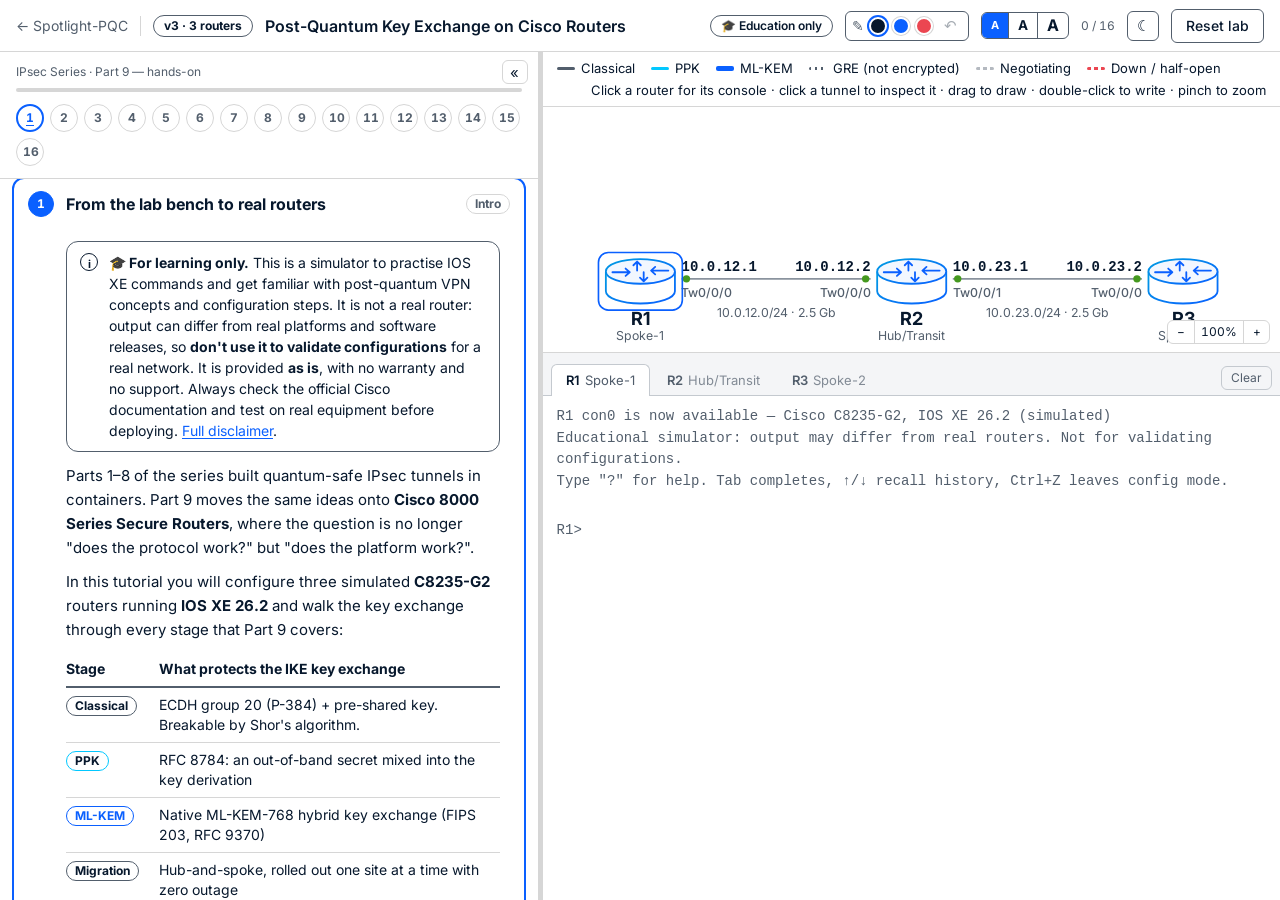
==== tutorials/v3-three-router/index.html @ 725ae81d "Whiteboard: double-click empty space on the topology to write a note A text box opens where you doub" ====
<!doctype html>
<html lang="en">
<head>
  <meta charset="utf-8">
  <script>try { if (localStorage.getItem('spq-theme') === 'dark') document.documentElement.dataset.theme = 'dark'; } catch (e) { }</script>
  <meta name="viewport" content="width=device-width, initial-scale=1">
  <title>Post-Quantum Key Exchange — 3-Router Lab</title>
  <meta name="description" content="Hands-on simulation of IPsec Series Part 9: classical, PPK and ML-KEM-768 IKEv2 on three Cisco IOS XE routers, ending with a phased hub-and-spoke migration.">
  <link rel="preconnect" href="https://fonts.googleapis.com">
  <link rel="preconnect" href="https://fonts.gstatic.com" crossorigin>
  <link rel="stylesheet" href="https://fonts.googleapis.com/css2?family=Inter:wght@400;500;600;700&display=swap">
  <link rel="stylesheet" href="css/style.css?v=20261019g">
</head>
<body>
  <header class="lab-nav">
    <a class="nav-home" href="../../index.html">&larr; Spotlight-PQC</a>
    <span class="nav-sep"></span>
    <span class="badge">v3 · 3 routers</span>
    <h1 class="nav-title">Post-Quantum Key Exchange on Cisco Routers</h1>
    <span class="nav-spacer"></span>
    <a class="edu-badge" href="https://github.com/ioeacademy/spotlight-pqc/blob/main/DISCLAIMER.md" target="_blank" rel="noopener" title="Educational simulator: output may differ from real routers. Not for validating configurations. Provided as is, without support.">🎓 Education only</a>
    <span class="fs-group" role="group" aria-label="Text size">
      <button class="fs-btn" data-fs="s" aria-pressed="true" title="Normal text">A</button><button class="fs-btn" data-fs="m" aria-pressed="false" title="Larger text">A</button><button class="fs-btn" data-fs="l" aria-pressed="false" title="Largest text">A</button>
    </span>
    <span class="nav-progress" id="nav-progress" aria-live="polite">0 / 16</span>
    <button class="theme-btn" id="theme-btn" type="button" aria-label="Switch to dark mode" title="Switch to dark mode">☾</button>
    <button class="btn ghost" id="btn-reset" title="Reset all routers and progress">Reset lab</button>
  </header>

  <main class="split">
    <section class="tutorial" id="tutorial" aria-label="Tutorial steps">
      <div class="tut-head">
        <div class="tut-kicker">IPsec Series · Part 9 — hands-on</div>
        <div class="progress"><div class="progress-fill" id="progress-fill"></div></div>
      </div>
      <ol class="steps" id="steps"></ol>
    </section>

    <div class="divider" id="divider" role="separator" aria-orientation="vertical" tabindex="0" title="Drag to resize"></div>

    <section class="labpane" aria-label="Lab">
      <div class="topo-wrap" id="topo-wrap">
        <div class="topo-toolbar">
          <span class="legend"><i class="sw classic"></i>Classical</span>
          <span class="legend"><i class="sw ppk"></i>PPK</span>
          <span class="legend"><i class="sw pqc"></i>ML-KEM</span>
          <span class="legend"><i class="sw gre"></i>GRE (not encrypted)</span>
          <span class="legend"><i class="sw neg"></i>Negotiating</span>
          <span class="legend"><i class="sw fail"></i>Down / half-open</span>
          <span class="topo-hint">Click a router for its console · click a tunnel to inspect it</span>
        </div>
        <svg id="topo" viewBox="60 -4 840 298" preserveAspectRatio="xMidYMid meet" role="img" aria-label="Topology: R1, R2 and R3 in a row"></svg>
      </div>
      <div class="hresizer" id="hresizer" role="separator" aria-orientation="horizontal" title="Drag to resize"></div>
      <div class="console">
        <div class="tabs" role="tablist" id="tabs"></div>
        <div class="terms" id="terms"></div>
      </div>
    </section>
  </main>

  <div class="modal-bg" id="modal-bg" hidden>
    <div class="modal" role="dialog" aria-modal="true" aria-labelledby="modal-title">
      <div class="modal-head">
        <h2 id="modal-title">Handshake inspector</h2>
        <button class="btn ghost icon" id="modal-close" aria-label="Close">✕</button>
      </div>
      <div class="modal-body" id="modal-body"></div>
    </div>
  </div>

  <script src="js/ios-pqc-engine.js?v=20261017a"></script>
  <script src="js/lab-topology.js?v=20261006a"></script>
  <script src="js/tutorial-steps.js?v=20261015q"></script>
  <script src="js/app.js?v=20261019g"></script>
  <script>
    (function () {   // light by default; dark only when chosen
      const b = document.getElementById('theme-btn'), r = document.documentElement;
      const sync = () => { const d = r.dataset.theme === 'dark'; b.textContent = d ? '☀' : '☾'; b.title = b.ariaLabel = d ? 'Switch to light mode' : 'Switch to dark mode'; };
      b.addEventListener('click', () => { const d = r.dataset.theme !== 'dark'; if (d) r.dataset.theme = 'dark'; else delete r.dataset.theme; try { localStorage.setItem('spq-theme', d ? 'dark' : 'light'); } catch (e) { } sync(); });
      sync();
    })();
  </script>
</body>
</html>
---- tutorials/v3-three-router/css/style.css ----
/* Spotlight PQC labs — Cisco U. Spotlight design system (light by default; Midnight dark on request)
   Tokens: https://claude.ai/artifact/XhKRuURB9MHVGDyDS125Li  ·  Inter, Midnight Blue ink, outlined containers,
   blues for meaning, no fills / shadows / side stripes. The app aliases (--bg, --panel, --accent, --pqc…) map onto them. */
:root { --fs: 1;
  /* design-system tokens */
  --surface: #ffffff; --ink: #07182d; --ink-muted: #525e6c; --accent-text: #0a60ff; --highlight: #02c8ff;
  --line: #525e6c; --line-subtle: #d6d6d6; --action: #0a60ff; --on-action: #ffffff; --focus-ring: #0a60ff;
  --success: #45991f; --danger: #eb4651; --tint: #f4f5f7;
  --radius-container: 12px; --radius-control: 6px; --radius-pill: 999px;
  --space-1: 4px; --space-2: 8px; --space-3: 12px; --space-4: 16px; --space-5: 24px; --space-6: 32px;
  --font-sans: Inter, "Helvetica Neue", Arial, sans-serif;
  --font-mono: ui-monospace, "SF Mono", "Cascadia Mono", Menlo, Consolas, "Liberation Mono", monospace;

  /* app aliases */
  --bg: var(--surface); --panel: var(--surface); --panel-2: var(--tint); --border: var(--line-subtle);
  --text: var(--ink); --muted: var(--ink-muted); --accent: var(--action); --accent-hover: #0848c4; --accent-soft: rgba(10, 96, 255, .08);
  --warn: var(--ink-muted); --success-soft: transparent; --warn-soft: transparent; --danger-soft: transparent; --info-soft: transparent;
  --cisco-primary: var(--ink-muted); --cisco-brand-blue: var(--action);
  /* tunnel meaning: told apart by lightness and by the label, not hue alone */
  --classic: #525e6c; --ppk: #02c8ff; --pqc: #0a60ff; --neg: #b4b9c0; --fail: var(--danger); --gre: #525e6c;
  --router: var(--ink); --router-top: #f2f7ff; --router-arrow: #0a60ff; --link: #8a939e;
  /* device console — light: ink on white, every colour ≥ 5:1 */
  --term-bg: #ffffff; --term-chrome: #f4f5f7; --term-text: #07182d; --term-strong: #07182d; --term-muted: #525e6c;
  --term-log: #0848c4; --term-debug: #46525f; --term-err: #b3121f; --term-ts: #6b6b6b;
  --term-border: #c4c9cf; --term-caret: #0a60ff; --term-tab: #ffffff;
}
:root[data-theme="dark"] {
  --surface: #07182d; --ink: #ffffff; --ink-muted: #b4b9c0; --accent-text: #02c8ff; --line: #b4b9c0; --line-subtle: #2c3d55;
  --action: #02c8ff; --on-action: #07182d; --focus-ring: #02c8ff; --tint: #0c2140; --accent-hover: #63dbff; --accent-soft: rgba(2, 200, 255, .10);
  --classic: #b4b9c0; --ppk: #0a60ff; --pqc: #02c8ff; --neg: #525e6c; --link: #6d7a8b;
  --term-bg: #030e1c; --term-chrome: #0a1d36; --term-text: #e8edf3; --term-strong: #ffffff; --term-muted: #a3adb8;
  --term-log: #8fdcff; --term-debug: #b4b9c0; --term-err: #ff8a91; --term-ts: #8c96a3;
  --term-border: rgba(255,255,255,.2); --term-caret: #02c8ff; --term-tab: #030e1c;
  --router-top: #0c2140; --router-arrow: #02c8ff;
}

*, *::before, *::after { box-sizing: border-box; }
html, body { height: 100%; margin: 0; }
body { font-family: var(--font-sans); color: var(--text); background: var(--bg); display: flex; flex-direction: column; overflow: hidden; font-size: 15px; line-height: 1.5; -webkit-font-smoothing: antialiased; }
a { color: var(--accent-text); text-underline-offset: 2px; }
:focus-visible { outline: 2px solid var(--focus-ring); outline-offset: 2px; }
code, kbd { font-family: var(--font-mono); font-size: .86em; border: 1px solid var(--line-subtle); border-radius: 4px; padding: 0 4px; overflow-wrap: anywhere; -webkit-box-decoration-break: clone; box-decoration-break: clone; }
kbd { border-bottom-width: 2px; }

/* ── nav ── */
.lab-nav { height: 52px; flex-shrink: 0; display: flex; align-items: center; gap: var(--space-3); padding: 0 var(--space-4); background: var(--surface); border-bottom: 1px solid var(--line-subtle); }
.nav-home { font-size: 14px; text-decoration: none; white-space: nowrap; color: var(--ink-muted); }
.nav-home:hover { color: var(--accent-text); }
.nav-sep { width: 1px; height: 20px; background: var(--line-subtle); }
.badge { font-size: 12px; line-height: 16px; font-weight: 700; color: var(--ink); border: 1px solid var(--line); padding: 2px 10px; border-radius: var(--radius-pill); white-space: nowrap; }
.nav-title { font-size: 16px; line-height: 24px; font-weight: 600; margin: 0; white-space: nowrap; overflow: hidden; text-overflow: ellipsis; min-width: 0; flex: 1 1 auto; }
.nav-spacer { flex: 0 0 0; }
@media (max-width: 1180px) { .edu-badge { display: none; } }
.nav-spacer { flex: 1; }
.nav-progress { font-size: 12px; color: var(--muted); font-variant-numeric: tabular-nums; white-space: nowrap; }
.btn { font: inherit; font-size: 14px; line-height: 20px; font-weight: 600; white-space: nowrap; border-radius: var(--radius-control); padding: 6px 14px; cursor: pointer; border: 1px solid var(--action); background: var(--action); color: var(--on-action); }
.btn:hover { background: var(--accent-hover); border-color: var(--accent-hover); }
.btn:disabled { opacity: .55; cursor: default; }
.btn.ghost { background: transparent; color: var(--ink); border-color: var(--line); font-weight: 500; }
.btn.ghost:hover { border-color: var(--action); color: var(--accent-text); }
.btn.success { background: transparent; border-color: var(--action); color: var(--accent-text); }
.btn.success:hover { background: var(--accent-soft); }
.btn.icon { padding: 3px 9px; }

/* ── layout ── */
.split { flex: 1; display: flex; min-height: 0; }
.tutorial { width: 42%; min-width: 320px; max-width: 70%; display: flex; flex-direction: column; background: var(--surface); min-height: 0; }
.divider { width: 5px; cursor: col-resize; background: var(--line-subtle); flex-shrink: 0; }
.divider:hover, .divider.drag, .divider:focus-visible { background: var(--action); outline: none; }
.labpane { flex: 1; display: flex; flex-direction: column; min-width: 0; min-height: 0; background: var(--term-bg); }

/* ── tutorial: header, step navigator ── */
.tut-head { padding: var(--space-3) var(--space-4) var(--space-3); border-bottom: 1px solid var(--line-subtle); }
/* collapse toggle, and the collapsed pane: a column of step numbers (double-click = Show Me) */
.tut-head { position: relative; }
.tut-collapse { position: absolute; top: 8px; right: 10px; font: inherit; font-size: 15px; line-height: 1; width: 26px; height: 24px; border-radius: var(--radius-control); border: 1px solid var(--line-subtle); background: var(--surface); color: var(--ink); cursor: pointer; }
.tut-collapse:hover, .tut-collapse:focus-visible { border-color: var(--action); color: var(--accent-text); outline: none; }
.tutorial.collapsed { width: 60px !important; min-width: 60px; }
.tutorial.collapsed .tut-kicker, .tutorial.collapsed .progress, .tutorial.collapsed #steps { display: none; }
.tutorial.collapsed .tut-head { padding: 40px 0 var(--space-3); border-bottom: 0; flex: 1; overflow-y: auto; }
.tutorial.collapsed .tut-collapse { left: 50%; right: auto; transform: translateX(-50%); }
.tutorial.collapsed .step-nav { flex-direction: column; flex-wrap: nowrap; align-items: center; gap: 10px; margin: 0; }
.tutorial.collapsed + .divider { display: none; }
.step-nav button.running { border: 2px solid var(--action); animation: step-busy 1s ease-in-out infinite; }
@keyframes step-busy { 50% { border-color: transparent; } }
@media (prefers-reduced-motion: reduce) { .step-nav button.running { animation: none; } }
.tut-kicker { font-size: 12px; line-height: 16px; color: var(--muted); margin-bottom: var(--space-2); }
.progress { height: 4px; border-radius: var(--radius-pill); background: var(--line-subtle); overflow: hidden; }
.progress-fill { height: 100%; width: 0; background: var(--action); transition: width .4s; }
.step-nav { display: flex; flex-wrap: wrap; gap: 6px; list-style: none; margin: var(--space-3) 0 0; padding: 0; }
.step-nav button { font: inherit; font-size: 12px; font-weight: 700; width: 28px; height: 28px; border-radius: 50%; border: 1px solid var(--line-subtle); background: var(--surface); color: var(--muted); cursor: pointer; font-variant-numeric: tabular-nums; position: relative; }
.step-nav button:hover { border-color: var(--action); color: var(--accent-text); }
.step-nav button[data-status="active"] { border: 2px solid var(--action); color: var(--accent-text); }
.step-nav button[data-status="done"] { border-color: var(--success); color: var(--ink); }
.step-nav button[data-status="done"]::after { content: '✓'; position: absolute; right: -4px; top: -5px; font-size: 10px; line-height: 14px; width: 14px; height: 14px; border-radius: 50%; background: var(--surface); color: var(--success); border: 1px solid var(--success); }
.step-nav button[aria-current="true"] { box-shadow: none; text-decoration: underline; text-underline-offset: 3px; }

/* ── steps ── */
.steps { list-style: none; margin: 0; padding: var(--space-3) var(--space-3) 48px; overflow-y: auto; flex: 1; }
.step { border: 1px solid var(--line-subtle); border-radius: var(--radius-container); margin-bottom: var(--space-2); background: var(--surface); overflow: hidden; scroll-margin-top: 8px; }
.step[data-status="active"] { border: 2px solid var(--action); }
.step-head { display: flex; align-items: center; gap: var(--space-3); padding: 12px 14px; cursor: pointer; user-select: none; background: none; border: 0; width: 100%; text-align: left; font: inherit; color: inherit; }
.step-num { width: 26px; height: 26px; border-radius: 50%; display: grid; place-items: center; font-size: 12px; font-weight: 700; border: 1px solid var(--line); flex-shrink: 0; font-variant-numeric: tabular-nums; }
.step[data-status="active"] .step-num { background: var(--action); color: var(--on-action); border-color: var(--action); }
.step[data-status="done"] .step-num { border-color: var(--success); color: var(--success); }
.step[data-status="done"] .step-num::before { content: '✓'; }
.step[data-status="done"] .step-num span { display: none; }
.step-title { font-weight: 700; flex: 1; font-size: 16px; line-height: 24px; }
.step[data-status="locked"] .step-title { color: var(--muted); font-weight: 600; }
.tag { font-size: 12px; line-height: 16px; font-weight: 700; padding: 1px 8px; border-radius: var(--radius-pill); border: 1px solid var(--line-subtle); color: var(--muted); white-space: nowrap; }
.tag.base, .tag.verify { border-color: var(--line); color: var(--ink); }
.tag.ppk { border-color: var(--ppk); color: var(--ink); }
.tag.pqc { border-color: var(--pqc); color: var(--accent-text); }
.tag.hub { border-color: var(--line); color: var(--ink); }
.step-body { display: none; padding: 0 var(--space-5) var(--space-4) 52px; font-size: 15px; line-height: 24px; }
.step.open .step-body { display: block; }
.step-body p { margin: 10px 0; }
.step-body ul, .step-body ol { margin: 8px 0; padding-left: 20px; } .step-body li { margin: 4px 0; }
.step-body h4 { margin: 18px 0 6px; font-size: 16px; line-height: 24px; font-weight: 700; }
.step-body .src { font-size: 13px; line-height: 20px; color: var(--muted); }

/* goal: the one highlighted box of a step, shown first */
.goal { margin: 4px 0 14px; padding: 10px 14px; border-radius: var(--radius-container); border: 2px solid var(--action); font-size: 15px; line-height: 22px; font-weight: 500; }
.goal-label { display: block; font-size: 12px; line-height: 16px; font-weight: 700; color: var(--accent-text); margin-bottom: 2px; }

/* tables */
.t { border-collapse: collapse; width: 100%; margin: 10px 0; font-size: 14px; line-height: 20px; }
.t th, .t td { border-bottom: 1px solid var(--line-subtle); padding: 7px 10px 7px 0; text-align: left; vertical-align: top; }
.t th { font-weight: 700; border-bottom: 2px solid var(--line); }
.t td + td, .t th + th { padding-left: 10px; }
.t.mono td { font-family: var(--font-mono); font-size: 13px; }
.t td:first-child code { overflow-wrap: normal; word-break: normal; }
.t td:first-child { max-width: 45%; }
.step-body { overflow-wrap: anywhere; }
.pill { display: inline-block; font-size: 12px; line-height: 16px; font-weight: 700; padding: 1px 8px; border-radius: var(--radius-pill); border: 1.5px solid; color: var(--ink); white-space: nowrap; }
.pill.classic { border-color: var(--classic); } .pill.ppk { border-color: var(--ppk); } .pill.pqc { border-color: var(--pqc); color: var(--accent-text); } .pill.hub { border-color: var(--line); }

/* "what each line does" tables fold away */
details.why { margin: 10px 0; border: 1px solid var(--line-subtle); border-radius: var(--radius-container); padding: 0 14px; }
details.why > summary { cursor: pointer; padding: 9px 0; font-size: 14px; font-weight: 600; color: var(--accent-text); list-style: none; }
details.why > summary::-webkit-details-marker { display: none; }
details.why > summary::before { content: '+'; display: inline-block; width: 16px; font-weight: 700; }
details.why[open] > summary::before { content: '−'; }
details.why .t { margin-top: 0; }

/* config snippets (to type) and output (to expect) */
.cfg { margin: 10px 0; border: 1px solid var(--line); border-radius: var(--radius-container); overflow: hidden; position: relative; background: var(--surface); }
.cfg-head { display: flex; gap: var(--space-2); align-items: center; padding: 6px 12px; border-bottom: 1px solid var(--line-subtle); font-size: 12px; line-height: 16px; color: var(--muted); }
.dev-chip { font-weight: 700; font-size: 12px; line-height: 16px; padding: 0 7px; border-radius: 4px; color: var(--ink); border: 1.5px solid var(--pqc); }
.dev-chip.dev-r2 { border-color: var(--line); } .dev-chip.dev-r3 { border-color: var(--ppk); }
.cfg pre, pre.out { margin: 0; padding: 10px 12px; font-family: var(--font-mono); font-size: 13px; line-height: 20px; color: var(--ink); overflow-x: auto; white-space: pre; background: transparent; }
pre.out { border: 1px dashed var(--line); border-radius: var(--radius-container); margin: 10px 0; color: var(--ink-muted); }
pre.out::before { content: 'Expected output'; display: block; font-family: var(--font-sans); font-size: 12px; line-height: 16px; font-weight: 700; color: var(--muted); margin-bottom: 4px; }

/* callouts: outlined, labelled, icon first */
.callout { position: relative; border-radius: var(--radius-container); padding: 10px 14px 10px 42px; margin: 12px 0; font-size: 14px; line-height: 21px; border: 1px solid var(--line-subtle); }
.callout::before { position: absolute; left: 13px; top: 11px; width: 18px; height: 18px; border-radius: 50%; display: grid; place-items: center; font-size: 11px; font-weight: 700; border: 1.5px solid; }
.callout.info::before { content: 'i'; color: var(--accent-text); }
.callout.tip::before { content: '✓'; color: var(--success); }
.callout.warn::before { content: '!'; color: var(--danger); }
.callout.edu { border-color: var(--line); }
.callout.edu::before { content: 'i'; color: var(--ink); }
.callout b:first-child { font-weight: 700; }

/* hints, actions, finish */
.step-actions { display: flex; gap: var(--space-2); align-items: center; flex-wrap: wrap; margin-top: var(--space-4); }
.step-hint { display: none; margin-top: 12px; padding: 10px 14px 10px 42px; position: relative; border-radius: var(--radius-container); border: 1px solid var(--action); font-size: 14px; line-height: 21px; }
.step-hint::before { content: 'Hint'; position: absolute; left: 12px; top: 10px; font-size: 11px; font-weight: 700; color: var(--accent-text); }
.step-hint.show { display: block; }
.step-done { display: none; color: var(--success); font-weight: 700; font-size: 14px; }
.step[data-status="done"] .step-done { display: inline; }
.finish { margin: 8px 0 16px; padding: 16px 18px; border-radius: var(--radius-container); border: 2px solid var(--success); display: none; }
.finish.show { display: block; }
.finish h3 { margin: 0 0 6px; font-size: 20px; line-height: 28px; }

/* ── topology ── */
.topo-wrap { height: 300px; min-height: 150px; flex-shrink: 0; background: var(--surface); display: flex; flex-direction: column; }
.topo-toolbar { display: flex; flex-wrap: wrap; gap: 4px 16px; align-items: center; padding: 7px 14px; font-size: 13px; line-height: 18px; color: var(--ink); border-bottom: 1px solid var(--line-subtle); }
.legend { display: inline-flex; align-items: center; gap: 6px; white-space: nowrap; }
.sw { width: 18px; height: 3px; border-radius: 2px; display: inline-block; }
.sw.classic { background: var(--classic); } .sw.ppk { background: var(--ppk); } .sw.pqc { background: var(--pqc); height: 5px; }
.sw.neg { background: repeating-linear-gradient(90deg, var(--neg) 0 4px, transparent 4px 7px); }
.sw.fail { background: repeating-linear-gradient(90deg, var(--fail) 0 4px, transparent 4px 7px); }
.topo-hint { margin-left: auto; }
#topo { flex: 1; width: 100%; min-height: 0; display: block; }
#topo text { font-family: var(--font-sans); fill: var(--ink); }
#topo .lbl-ip { font-family: var(--font-mono); font-size: calc(17px * var(--fs)); font-weight: 600; fill: var(--ink); }
#topo .lbl-port { font-size: calc(15px * var(--fs)); font-weight: 500; fill: var(--ink-muted); }
#topo .lbl-link { font-size: calc(15px * var(--fs)); fill: var(--ink-muted); }
#topo .host { font-size: calc(22px * var(--fs)); font-weight: 700; }
#topo .role { font-size: calc(15px * var(--fs)); fill: var(--ink-muted); }
#topo .router { cursor: pointer; }
#topo .router .ring { fill: none; stroke: transparent; stroke-width: 2; }
#topo .router .r-body, #topo .router .r-top { fill: var(--surface); stroke: url(#g-router); stroke-width: 2.2; }
#topo .router .r-top { fill: var(--router-top); }
#topo .router .r-arrow { stroke: var(--router-arrow); stroke-width: 2.2; fill: none; stroke-linecap: round; stroke-linejoin: round; }
#topo .router:hover .r-top { fill: var(--accent-soft); }
#topo .router:hover .ring { stroke: var(--line-subtle); }
#topo .router.active .ring { stroke: var(--action); }
#topo .router:focus { outline: none; }
#topo .router:focus-visible .ring { stroke: var(--focus-ring); stroke-dasharray: 3 3; }
#topo .link { stroke: var(--link); stroke-width: 2; }
#topo .dot-up { fill: var(--success); } #topo .dot-down { fill: var(--fail); }
#topo .tun { fill: none; stroke-width: 3; stroke-linecap: round; cursor: pointer; }
#topo .tun-hit { fill: none; stroke: transparent; stroke-width: 18; cursor: pointer; }
#topo .tun.gre { stroke: var(--gre); stroke-width: 2; stroke-dasharray: 2 5; }
#topo .tun.classic { stroke: var(--classic); } #topo .tun.ppk { stroke: var(--ppk); } #topo .tun.pqc { stroke: var(--pqc); stroke-width: 5; }
#topo .tun.neg, #topo .tun.half { stroke: var(--neg); stroke-dasharray: 7 6; animation: dash 1s linear infinite; }
#topo .tun.fail { stroke: var(--fail); stroke-dasharray: 7 6; }
@keyframes dash { to { stroke-dashoffset: -26; } }
#topo .tun-label rect { fill: var(--surface); stroke-width: 1.5; }
#topo .tun-label text { font-size: calc(15px * var(--fs)); font-weight: 600; fill: var(--ink); }
#topo .tun-label .st { font-weight: 700; }
#topo .tun-label { cursor: pointer; }
#topo .tun-label text.lbl-tun-net { font-family: var(--font-mono); font-size: calc(13px * var(--fs)); font-weight: 500; fill: var(--ink-muted); }
#topo .lbl-tun { font-family: var(--font-mono); font-size: calc(15px * var(--fs)); font-weight: 600; fill: var(--ink); paint-order: stroke; stroke: var(--surface); stroke-width: 4px; stroke-linejoin: round; }
#topo .pkt { pointer-events: none; }
/* whiteboard on the topology */
#topo { touch-action: none; }
.topo-wrap { position: relative; }
.zoom-ctl { position: absolute; right: 10px; bottom: 8px; display: inline-flex; border: 1px solid var(--line-subtle); border-radius: var(--radius-control); background: var(--surface); overflow: hidden; }
.zoom-ctl button { font: inherit; font-size: 12px; line-height: 16px; min-width: 26px; padding: 3px 6px; border: 0; background: transparent; color: var(--ink); cursor: pointer; font-variant-numeric: tabular-nums; }
.zoom-ctl button + button { border-left: 1px solid var(--line-subtle); }
.zoom-ctl button:hover:not(:disabled) { color: var(--accent-text); background: var(--accent-soft); }
.zoom-ctl button:disabled { color: var(--muted); opacity: .5; cursor: default; }
.zoom-ctl #zoom-pct { min-width: 46px; }
#topo.inking, #topo.inking * { cursor: crosshair !important; }
#topo .ink-stroke { fill: none; stroke-width: 3.5; stroke-linecap: round; stroke-linejoin: round; pointer-events: none; }
#topo #g-ink { pointer-events: none; }
#topo .ink-text { font-family: var(--font-sans); font-weight: 600; white-space: pre; pointer-events: none; }
.ink-editor { position: absolute; z-index: 5; margin: 0; padding: 0 2px; min-width: 80px; font-family: var(--font-sans); font-weight: 600; line-height: 1.25; background: var(--surface); border: 1px dashed var(--action); border-radius: 3px; outline: none; resize: none; overflow: hidden; white-space: pre; }
.ink-tools { display: inline-flex; align-items: center; gap: 5px; height: 30px; padding: 0 6px; white-space: nowrap; border: 1px solid var(--line); border-radius: var(--radius-control); font-size: 12px; }
.ink-lbl { color: var(--muted); font-size: 14px; cursor: default; }
.ink-sw { width: 18px; height: 18px; border-radius: 50%; border: 2px solid var(--surface); background: var(--sw); box-shadow: 0 0 0 1px var(--line-subtle); cursor: pointer; padding: 0; }
.ink-sw[aria-pressed="true"] { box-shadow: 0 0 0 2px var(--action); }
.ink-sw:focus-visible { outline: 2px solid var(--focus-ring); outline-offset: 2px; }
.ink-btn { font: inherit; font-size: 15px; line-height: 1; width: 24px; height: 22px; padding: 0; border-radius: 4px; border: 1px solid transparent; background: transparent; color: var(--ink); cursor: pointer; }
.ink-btn:hover:not(:disabled) { border-color: var(--action); color: var(--accent-text); }
.ink-btn:disabled { color: var(--muted); cursor: default; opacity: .5; }
.ink-link { font: inherit; font-size: 12px; border: 0; background: none; padding: 0 2px; color: var(--accent-text); text-decoration: underline; text-underline-offset: 2px; cursor: pointer; }
/* no text selection while drawing: the topology labels never highlight, nor does the page if the stroke strays off it */
#topo, #topo text { -webkit-user-select: none; user-select: none; }
body.inking, body.inking * { -webkit-user-select: none !important; user-select: none !important; }
#topo .lbl-drop { font-family: var(--font-mono); font-size: calc(14px * var(--fs)); font-weight: 700; fill: var(--fail); paint-order: stroke; stroke: var(--surface); stroke-width: 4px; }
/* triangle layout (GRE lab): the WAN cloud around R2 — outlined with a faint tint, never louder than the tunnels */
#topo .cloud { fill: var(--tint); stroke: var(--line-subtle); stroke-width: 1.5; }
#topo .cloud-lbl { font-size: calc(14px * var(--fs)); font-weight: 700; fill: var(--ink-muted); letter-spacing: .06em; }
#topo .cloud-note { font-size: calc(13px * var(--fs)); fill: var(--ink-muted); }
@media (prefers-reduced-motion: reduce) { #topo .tun.neg, #topo .tun.half { animation: none; } }
.hresizer { height: 6px; flex-shrink: 0; background: var(--term-chrome); cursor: row-resize; border-top: 1px solid var(--line-subtle); }
.hresizer:hover, .hresizer.drag { background: var(--action); }

/* ── console ── */
.console { flex: 1; display: flex; flex-direction: column; min-height: 0; }
.tabs { display: flex; align-items: flex-end; gap: 2px; padding: 6px 8px 0; background: var(--term-chrome); flex-shrink: 0; border-bottom: 1px solid var(--term-border); }
.tab { font: inherit; font-size: 13px; line-height: 18px; font-weight: 600; color: var(--term-muted); background: transparent; border: 1px solid transparent; border-bottom: 0; border-radius: 6px 6px 0 0; padding: 6px 14px; cursor: pointer; position: relative; }
.tab:hover { color: var(--term-text); }
.tab[aria-selected="true"] { background: var(--term-tab); color: var(--term-strong); border-color: var(--term-border); margin-bottom: -1px; padding-bottom: 7px; }
.tab .role { font-weight: 400; opacity: .7; margin-left: 5px; }
.tab .unread { position: absolute; top: 6px; right: 4px; width: 7px; height: 7px; border-radius: 50%; background: var(--term-caret); display: none; }
.tab.has-unread .unread { display: block; }
.term-tools { margin-left: auto; display: flex; gap: 6px; align-items: center; padding-bottom: 5px; }
.term-tool { font: inherit; font-size: 12px; line-height: 16px; color: var(--term-muted); background: transparent; border: 1px solid var(--term-border); border-radius: var(--radius-control); padding: 3px 9px; cursor: pointer; white-space: nowrap; }
.term-tool:hover { color: var(--term-strong); border-color: var(--term-muted); }
.term-tool:focus-visible { outline: 2px solid var(--term-caret); outline-offset: 1px; }
.terms { flex: 1; min-height: 0; position: relative; }
.term { position: absolute; inset: 0; overflow: auto; padding: 10px 14px; font-family: var(--font-mono); font-size: calc(14px * var(--fs)); line-height: 1.55; color: var(--term-text); cursor: text; display: none; }
.term.active { display: block; }
.term .ln { white-space: pre; min-height: 1.5em; }
.term .ln.log, .term .ln.debug, .term .ln.term-banner { white-space: pre-wrap; word-break: break-word; }
.term .ln.cmd { color: var(--term-strong); font-weight: 700; margin-top: 8px; }
.term .ln.cmd .pr { color: var(--term-muted); font-weight: 400; }
.term .err { color: var(--term-err); } .term .log { color: var(--term-log); } .term .debug { color: var(--term-debug); }
.term .ts { color: var(--term-ts); }
.term .sys { color: var(--term-muted); font-style: italic; }
.term-input { display: flex; white-space: pre; margin-top: 6px; }
.term-input input { flex: 1; min-width: 40px; font: inherit; color: var(--term-strong); font-weight: 600; background: transparent; border: 0; outline: none; padding: 0; caret-color: var(--term-caret); }
.term-input span { color: var(--term-muted); }
.term-banner { color: var(--term-muted); }

/* ── modal / handshake inspector ── */
.modal-bg { position: fixed; inset: 0; background: rgba(7, 24, 45, .55); display: grid; place-items: center; z-index: 50; padding: 16px; }
.modal-bg[hidden] { display: none; }
.modal { background: var(--surface); color: var(--text); border-radius: var(--radius-container); border: 1px solid var(--line); width: min(780px, 100%); max-height: 90vh; display: flex; flex-direction: column; }
.modal-head { display: flex; align-items: center; padding: 12px 16px; border-bottom: 1px solid var(--line-subtle); }
.modal-head h2 { font-size: 16px; line-height: 24px; margin: 0; flex: 1; font-weight: 700; }
.modal-body { padding: 14px 18px 20px; overflow-y: auto; line-height: 1.55; font-size: 14px; }
.kv { display: grid; grid-template-columns: max-content 1fr; gap: 4px 16px; margin: 8px 0 12px; }
.kv dt { color: var(--muted); } .kv dd { margin: 0; font-family: var(--font-mono); font-size: 13px; }
.status-chip { display: inline-block; font-weight: 700; font-size: 12px; line-height: 16px; padding: 2px 10px; border-radius: var(--radius-pill); color: var(--ink); background: transparent !important; border: 1.5px solid var(--line); }
.ladder { display: grid; grid-template-columns: 70px 1fr 70px; gap: 0; margin: 10px 0; font-size: 13px; }
.ladder .end { text-align: center; font-weight: 700; padding: 4px 0; border-bottom: 1.5px solid var(--line); }
.ladder .msg { grid-column: 1 / 4; display: grid; grid-template-columns: 70px 1fr 70px; align-items: center; padding: 5px 0; }
.ladder .msg .arrow { position: relative; padding: 0 6px; }
.ladder .msg .line { height: 1.5px; background: var(--line); position: relative; margin: 4px 0; }
.ladder .msg.rtl .line::before, .ladder .msg.ltr .line::after { content: ''; position: absolute; top: -4px; border: 5px solid transparent; }
.ladder .msg.ltr .line::after { right: -2px; border-left-color: var(--line); }
.ladder .msg.rtl .line::before { left: -2px; border-right-color: var(--line); }
.ladder .msg.pq .line { background: var(--pqc); height: 2px; } .ladder .msg.pq.ltr .line::after { border-left-color: var(--pqc); } .ladder .msg.pq.rtl .line::before { border-right-color: var(--pqc); }
.ladder .name { font-weight: 700; font-family: var(--font-mono); font-size: 12px; }
.chips { display: flex; flex-wrap: wrap; gap: 4px; margin-top: 3px; }
.chip { font-family: var(--font-mono); font-size: 11px; padding: 1px 6px; border-radius: 4px; border: 1px solid var(--line-subtle); }
.chip.pq { border-color: var(--pqc); color: var(--accent-text); }
.chip.ppk { border-color: var(--ppk); }
.formula { font-family: var(--font-mono); font-size: 13px; border: 1px solid var(--line-subtle); border-radius: var(--radius-control); padding: 8px 10px; margin: 6px 0; white-space: pre-wrap; }
.verdict { display: grid; grid-template-columns: 1fr 1fr; gap: 8px; margin-top: 10px; }
.verdict > div { border: 1px solid var(--line-subtle); border-radius: var(--radius-container); padding: 8px 12px; }
.verdict .ok { color: var(--success); font-weight: 700; } .verdict .no { color: var(--danger); font-weight: 700; } .verdict .meh { color: var(--ink-muted); font-weight: 700; }
.err-box { border: 1.5px solid var(--danger); padding: 9px 13px; border-radius: var(--radius-container); margin: 10px 0; }

/* ── text size (A A A) ── */
.fs-group { display: inline-flex; border: 1px solid var(--line); border-radius: var(--radius-control); overflow: hidden; }
.fs-btn { font: inherit; font-weight: 700; background: transparent; color: var(--ink); border: 0; padding: 2px 9px; cursor: pointer; line-height: 1.3; }
.fs-btn[data-fs="s"] { font-size: 11px; } .fs-btn[data-fs="m"] { font-size: 13.5px; } .fs-btn[data-fs="l"] { font-size: 16px; }
.fs-btn + .fs-btn { border-left: 1px solid var(--line); }
.fs-btn[aria-pressed="true"] { background: var(--action); color: var(--on-action); }
.fs-btn:focus-visible { outline: 2px solid var(--focus-ring); outline-offset: -2px; }
.tut-head, #steps, .modal-body, .tabs { zoom: var(--fs); }
.edu-badge { font-size: 12px; line-height: 16px; font-weight: 600; color: var(--ink); border: 1px solid var(--line); border-radius: var(--radius-pill); padding: 2px 10px; text-decoration: none; white-space: nowrap; }
.edu-badge:hover { border-color: var(--action); color: var(--accent-text); }

/* ── per-snippet run button (▶, bottom right) ── */
.cfg.runnable pre { padding-bottom: 34px; }
.cfg-run { position: absolute; right: 10px; bottom: 9px; width: 30px; height: 24px; border-radius: var(--radius-control); border: 1px solid var(--action); background: var(--surface); color: var(--accent-text); font-size: 11px; line-height: 1; cursor: pointer; display: grid; place-items: center; padding: 0 0 0 2px; }
.cfg-run:hover, .cfg-run:focus-visible { background: var(--action); color: var(--on-action); outline: none; }
.cfg-run.running { animation: cfg-pulse 1s ease-in-out infinite; }
.cfg-run.ran::after { content: '✓'; position: absolute; right: 36px; color: var(--success); font-size: 13px; font-weight: 700; }
.cfg-run:disabled { cursor: progress; }
@keyframes cfg-pulse { 50% { opacity: .45; } }
@media (prefers-reduced-motion: reduce) { .cfg-run.running { animation: none; } }

/* ── phones / narrow ── */
@media (max-width: 900px) {
  body { overflow: auto; height: auto; }
  html { height: auto; }
  .split { flex: none; flex-direction: column; }
  .tutorial { width: 100% !important; max-width: none; min-width: 0; height: 60vh; flex: none; border-bottom: 5px solid var(--term-chrome); }
  .divider { display: none; }
  .tutorial.collapsed { width: 100% !important; height: auto; min-width: 0; }
  .tutorial.collapsed .tut-head { padding: var(--space-2) 44px var(--space-2) var(--space-3); }
  .tutorial.collapsed .tut-collapse { left: auto; right: 10px; transform: none; }
  .tutorial.collapsed .step-nav { flex-direction: row; flex-wrap: wrap; }
  .labpane { flex: none; height: 88vh; }
  .topo-wrap { height: 230px !important; }
  .topo-hint { display: none; }
  .nav-title { font-size: 14px; }
  .badge, .nav-sep, .edu-badge { display: none; }
  .btn { white-space: nowrap; }
  .step-body { padding-left: var(--space-4); padding-right: var(--space-4); }
  .verdict { grid-template-columns: 1fr; }
}

/* theme toggle */
.theme-btn { font: inherit; font-size: 15px; line-height: 1; width: 32px; height: 30px; border-radius: var(--radius-control); border: 1px solid var(--line); background: transparent; color: var(--ink); cursor: pointer; }
.theme-btn:hover { border-color: var(--action); color: var(--accent-text); }

.cfg-adapted { margin-left: auto; font-size: 12px; line-height: 16px; font-weight: 600; color: var(--accent-text); border: 1px solid var(--action); border-radius: var(--radius-pill); padding: 0 8px; }

/* classic VPN configuration split into one sub-block per construct */
.cfg-blocks { display: grid; grid-template-columns: minmax(0, 1fr); gap: 2px; margin: 10px 0; }
.cfg-block { min-width: 0; }
.cfg-block .cfg { margin: 4px 0 12px; }
.cfg-block-title { font-size: 14px; line-height: 20px; font-weight: 700; margin-top: 6px; padding-left: 28px; position: relative; }
.cfg-block-num { position: absolute; left: 0; top: 0; display: grid; place-items: center; width: 20px; height: 20px; border-radius: 50%; border: 1.5px solid var(--action); color: var(--accent-text); font-size: 11px; }
.cfg-block-sub { display: block; font-weight: 400; font-size: 13px; line-height: 18px; color: var(--muted); }

.t th.num, .t td.num { width: 28px; white-space: nowrap; }
.big-note { font-size: 18px; line-height: 26px; font-weight: 600; margin: 14px 0 6px; }
.t.cmds td:nth-child(2) { width: 48%; }
.t.cmds code { overflow-wrap: normal; word-break: normal; white-space: normal; }
.th-sub { display: block; font-weight: 400; font-size: 12px; color: var(--muted); }
.term .warn { color: var(--term-log); }
.sw.gre { background: repeating-linear-gradient(90deg, var(--gre) 0 2px, transparent 2px 6px); }
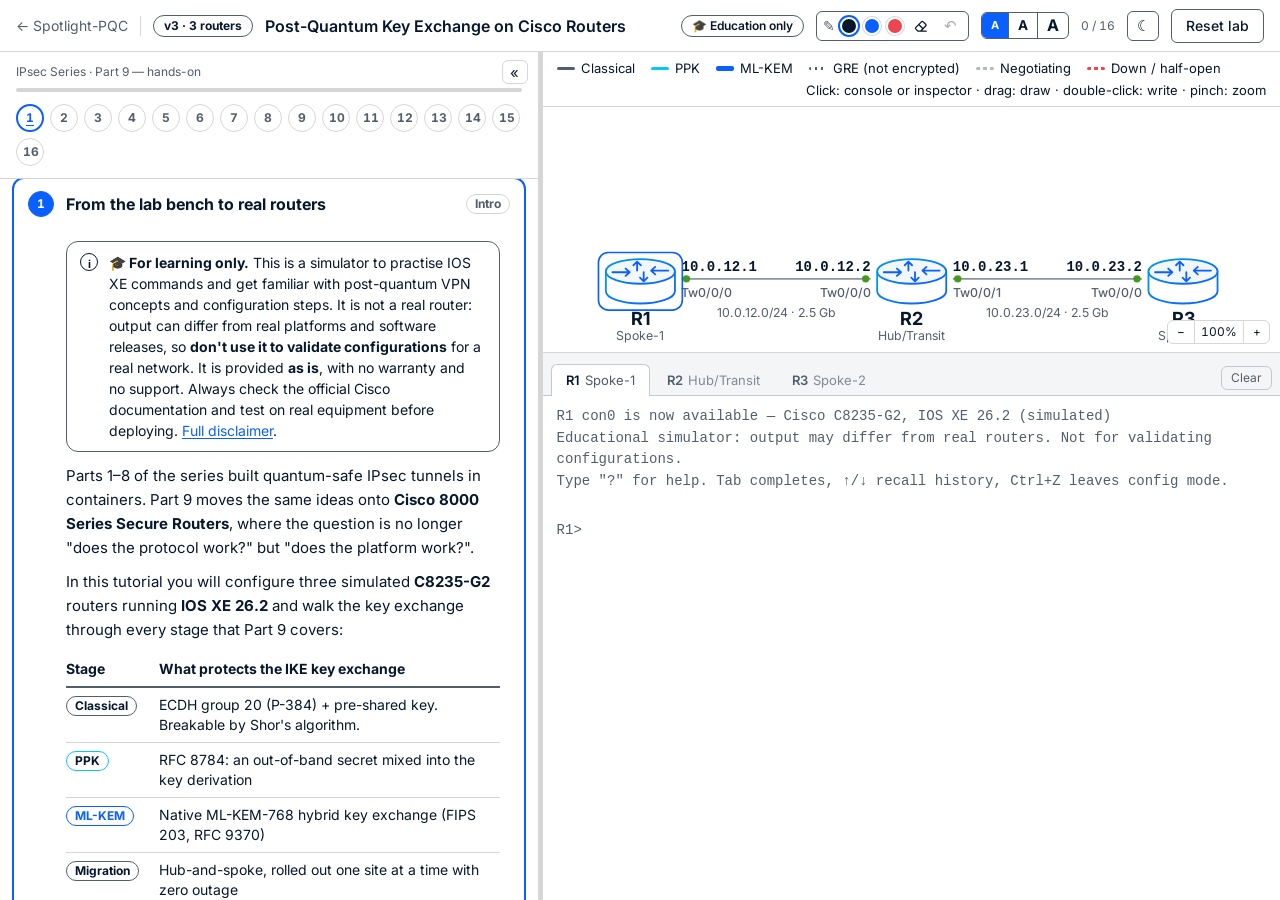
==== commit 3b9555a0: "Whiteboard eraser, and an undo history that restores erased items An eraser button next to the pens " ====
--- a/tutorials/v3-three-router/index.html
+++ b/tutorials/v3-three-router/index.html
@@ -9,7 +9,7 @@
   <link rel="preconnect" href="https://fonts.googleapis.com">
   <link rel="preconnect" href="https://fonts.gstatic.com" crossorigin>
   <link rel="stylesheet" href="https://fonts.googleapis.com/css2?family=Inter:wght@400;500;600;700&display=swap">
-  <link rel="stylesheet" href="css/style.css?v=20261019g">
+  <link rel="stylesheet" href="css/style.css?v=20261019h">
 </head>
 <body>
   <header class="lab-nav">
@@ -72,7 +72,7 @@
   <script src="js/ios-pqc-engine.js?v=20261017a"></script>
   <script src="js/lab-topology.js?v=20261006a"></script>
   <script src="js/tutorial-steps.js?v=20261015q"></script>
-  <script src="js/app.js?v=20261019g"></script>
+  <script src="js/app.js?v=20261019i"></script>
   <script>
     (function () {   // light by default; dark only when chosen
       const b = document.getElementById('theme-btn'), r = document.documentElement;
--- a/tutorials/v3-three-router/css/style.css
+++ b/tutorials/v3-three-router/css/style.css
@@ -227,6 +227,10 @@
 #topo.inking, #topo.inking * { cursor: crosshair !important; }
 #topo .ink-stroke { fill: none; stroke-width: 3.5; stroke-linecap: round; stroke-linejoin: round; pointer-events: none; }
 #topo #g-ink { pointer-events: none; }
+#topo.erasing, #topo.erasing * { cursor: cell !important; }
+#topo .ink-eraser { fill: var(--accent-soft); stroke: var(--line); stroke-width: 1; stroke-dasharray: 3 2; pointer-events: none; vector-effect: non-scaling-stroke; }
+.ink-eraser-btn { display: inline-flex; align-items: center; justify-content: center; }
+.ink-eraser-btn[aria-pressed="true"] { border-color: var(--action); color: var(--accent-text); background: var(--accent-soft); }
 #topo .ink-text { font-family: var(--font-sans); font-weight: 600; white-space: pre; pointer-events: none; }
 .ink-editor { position: absolute; z-index: 5; margin: 0; padding: 0 2px; min-width: 80px; font-family: var(--font-sans); font-weight: 600; line-height: 1.25; background: var(--surface); border: 1px dashed var(--action); border-radius: 3px; outline: none; resize: none; overflow: hidden; white-space: pre; }
 .ink-tools { display: inline-flex; align-items: center; gap: 5px; height: 30px; padding: 0 6px; white-space: nowrap; border: 1px solid var(--line); border-radius: var(--radius-control); font-size: 12px; }
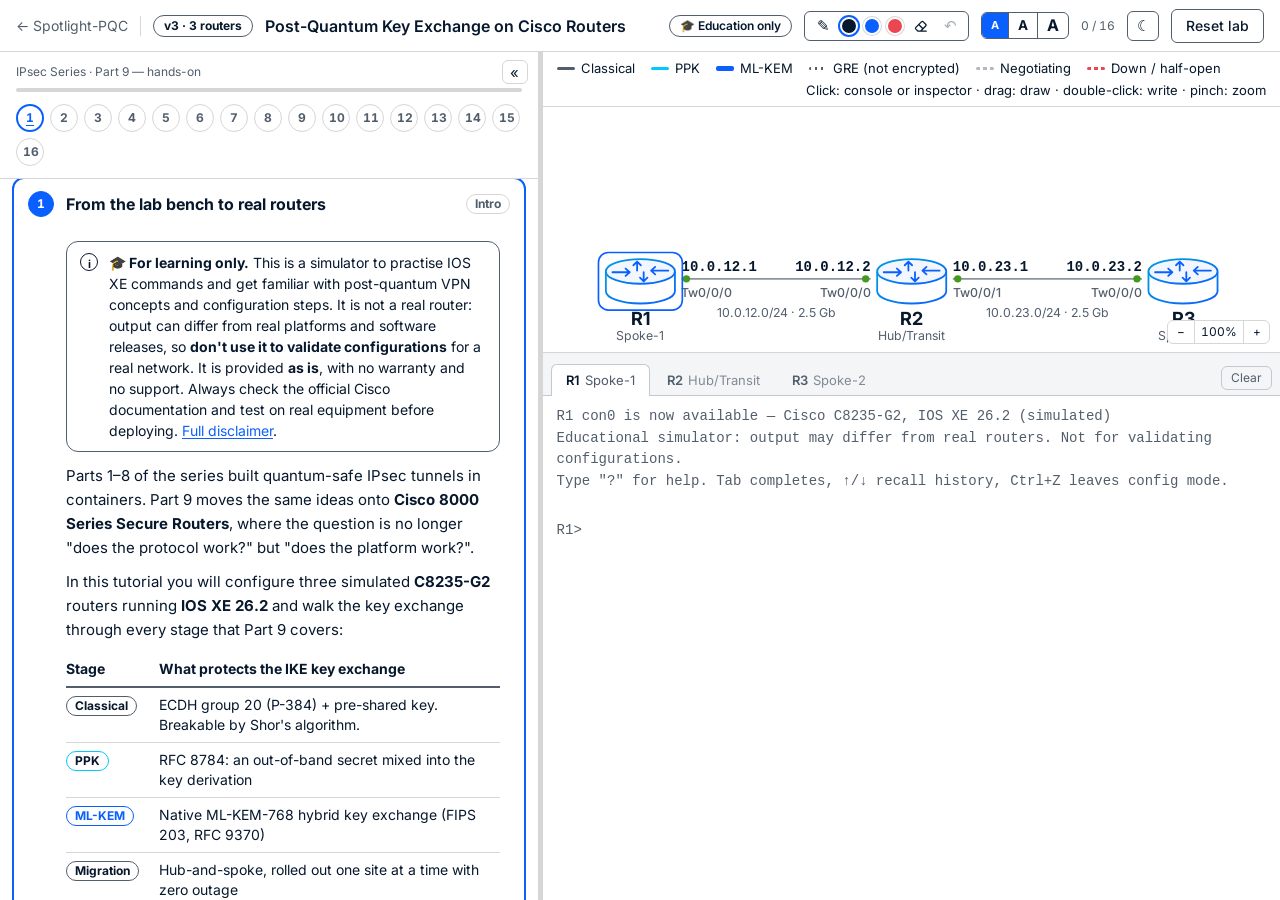
==== commit ddd7f7f9: "Whiteboard everywhere: draw and write on the instructions and consoles too The ✎ button in the heade" ====
--- a/tutorials/v3-three-router/index.html
+++ b/tutorials/v3-three-router/index.html
@@ -9,7 +9,7 @@
   <link rel="preconnect" href="https://fonts.googleapis.com">
   <link rel="preconnect" href="https://fonts.gstatic.com" crossorigin>
   <link rel="stylesheet" href="https://fonts.googleapis.com/css2?family=Inter:wght@400;500;600;700&display=swap">
-  <link rel="stylesheet" href="css/style.css?v=20261019h">
+  <link rel="stylesheet" href="css/style.css?v=20261019j">
 </head>
 <body>
   <header class="lab-nav">
@@ -72,7 +72,7 @@
   <script src="js/ios-pqc-engine.js?v=20261017a"></script>
   <script src="js/lab-topology.js?v=20261006a"></script>
   <script src="js/tutorial-steps.js?v=20261015q"></script>
-  <script src="js/app.js?v=20261019i"></script>
+  <script src="js/app.js?v=20261019l"></script>
   <script>
     (function () {   // light by default; dark only when chosen
       const b = document.getElementById('theme-btn'), r = document.documentElement;
--- a/tutorials/v3-three-router/css/style.css
+++ b/tutorials/v3-three-router/css/style.css
@@ -227,7 +227,18 @@
 #topo.inking, #topo.inking * { cursor: crosshair !important; }
 #topo .ink-stroke { fill: none; stroke-width: 3.5; stroke-linecap: round; stroke-linejoin: round; pointer-events: none; }
 #topo #g-ink { pointer-events: none; }
-#topo.erasing, #topo.erasing * { cursor: cell !important; }
+body.ink-erasing #topo, body.ink-erasing #topo * { cursor: cell !important; }
+/* overlays on the instructions and consoles: inert until ✎ "draw everywhere" is on */
+#steps { position: relative; }
+.ink-layer { position: absolute; top: 0; left: 0; pointer-events: none; overflow: visible; z-index: 4; }
+body.ink-all .ink-layer { pointer-events: auto; cursor: crosshair; }
+body.ink-all.ink-erasing .ink-layer { cursor: cell; }
+body.ink-all .tutorial, body.ink-all .console { outline: 2px dashed var(--accent-soft); outline-offset: -2px; }
+.ink-layer .ink-stroke { fill: none; stroke-linecap: round; stroke-linejoin: round; pointer-events: none; }
+.ink-layer .ink-text { font-family: var(--font-sans); font-weight: 600; white-space: pre; pointer-events: none; }
+.ink-layer .ink-eraser { fill: var(--accent-soft); stroke: var(--line); stroke-width: 1; stroke-dasharray: 3 2; pointer-events: none; }
+.ink-all-btn { font-size: 14px; }
+.ink-all-btn[aria-pressed="true"] { border-color: var(--action); color: var(--on-action); background: var(--action); }
 #topo .ink-eraser { fill: var(--accent-soft); stroke: var(--line); stroke-width: 1; stroke-dasharray: 3 2; pointer-events: none; vector-effect: non-scaling-stroke; }
 .ink-eraser-btn { display: inline-flex; align-items: center; justify-content: center; }
 .ink-eraser-btn[aria-pressed="true"] { border-color: var(--action); color: var(--accent-text); background: var(--accent-soft); }
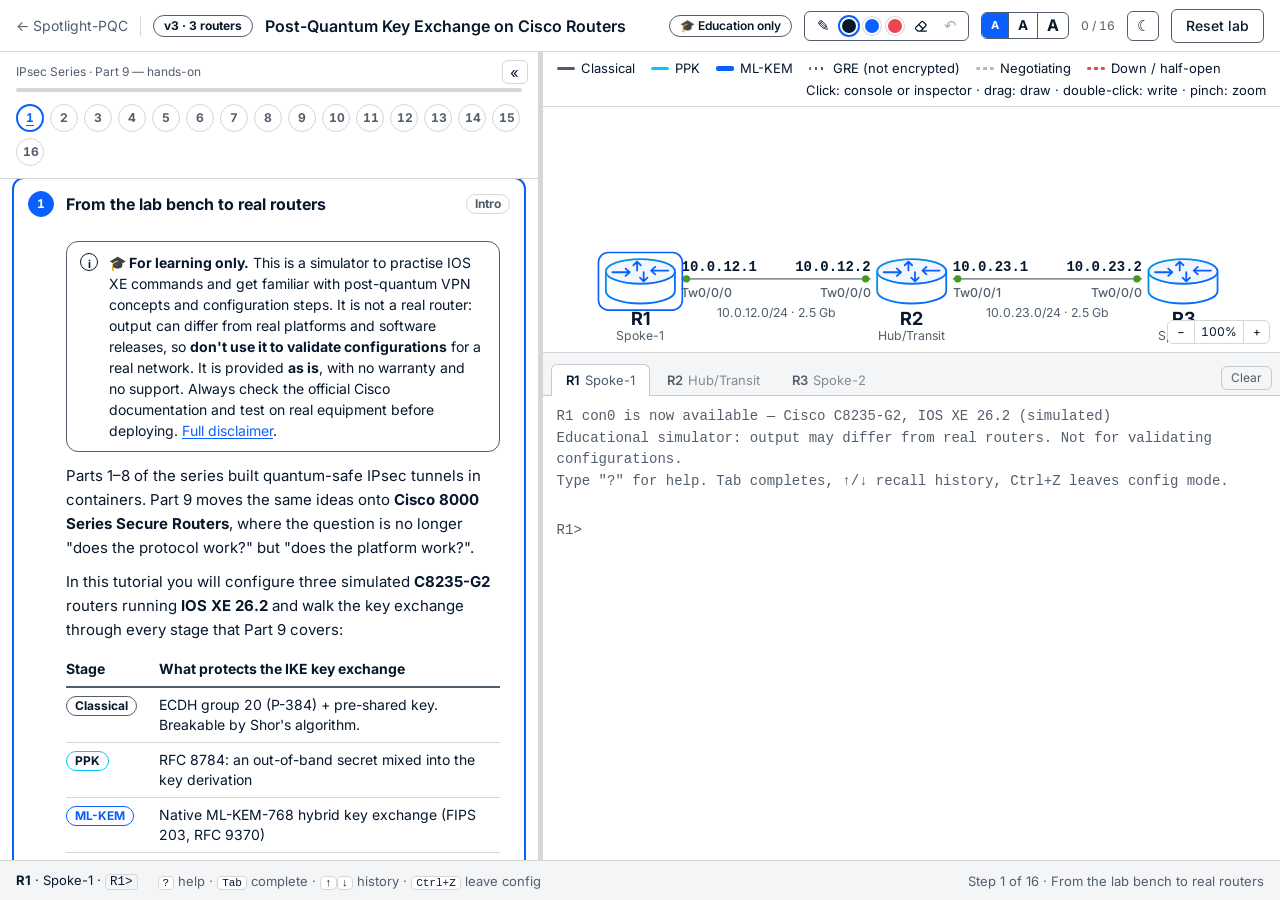
==== commit 332db17e: "Bottom bar: lift the console prompt off the screen edge A status bar along the bottom of every lab s" ====
--- a/tutorials/v3-three-router/index.html
+++ b/tutorials/v3-three-router/index.html
@@ -9,7 +9,7 @@
   <link rel="preconnect" href="https://fonts.googleapis.com">
   <link rel="preconnect" href="https://fonts.gstatic.com" crossorigin>
   <link rel="stylesheet" href="https://fonts.googleapis.com/css2?family=Inter:wght@400;500;600;700&display=swap">
-  <link rel="stylesheet" href="css/style.css?v=20261019j">
+  <link rel="stylesheet" href="css/style.css?v=20261020b">
 </head>
 <body>
   <header class="lab-nav">
@@ -72,7 +72,7 @@
   <script src="js/ios-pqc-engine.js?v=20261017a"></script>
   <script src="js/lab-topology.js?v=20261006a"></script>
   <script src="js/tutorial-steps.js?v=20261015q"></script>
-  <script src="js/app.js?v=20261019l"></script>
+  <script src="js/app.js?v=20261020a"></script>
   <script>
     (function () {   // light by default; dark only when chosen
       const b = document.getElementById('theme-btn'), r = document.documentElement;
--- a/tutorials/v3-three-router/css/style.css
+++ b/tutorials/v3-three-router/css/style.css
@@ -279,7 +279,7 @@
 .term-tool:hover { color: var(--term-strong); border-color: var(--term-muted); }
 .term-tool:focus-visible { outline: 2px solid var(--term-caret); outline-offset: 1px; }
 .terms { flex: 1; min-height: 0; position: relative; }
-.term { position: absolute; inset: 0; overflow: auto; padding: 10px 14px; font-family: var(--font-mono); font-size: calc(14px * var(--fs)); line-height: 1.55; color: var(--term-text); cursor: text; display: none; }
+.term { position: absolute; inset: 0; overflow: auto; padding: 10px 14px 28px; font-family: var(--font-mono); font-size: calc(14px * var(--fs)); line-height: 1.55; color: var(--term-text); cursor: text; display: none; }
 .term.active { display: block; }
 .term .ln { white-space: pre; min-height: 1.5em; }
 .term .ln.log, .term .ln.debug, .term .ln.term-banner { white-space: pre-wrap; word-break: break-word; }
@@ -386,3 +386,13 @@
 .th-sub { display: block; font-weight: 400; font-size: 12px; color: var(--muted); }
 .term .warn { color: var(--term-log); }
 .sw.gre { background: repeating-linear-gradient(90deg, var(--gre) 0 2px, transparent 2px 6px); }
+
+/* bottom bar: keeps the console prompt off the screen edge; device + prompt, shortcuts, current step */
+.bottombar { flex-shrink: 0; display: flex; align-items: center; gap: 8px 20px; min-height: 40px; padding: 6px 16px; border-top: 1px solid var(--line-subtle); background: var(--tint); color: var(--ink); font-size: 13px; line-height: 18px; }
+.bottombar code { font-family: var(--font-mono); font-size: 12.5px; }
+.bottombar kbd { font-family: var(--font-mono); font-size: 11px; line-height: 14px; padding: 0 4px; border: 1px solid var(--line-subtle); border-radius: 4px; background: var(--surface); color: var(--ink); }
+.bb-dev { white-space: nowrap; }
+.bb-keys { color: var(--muted); white-space: nowrap; overflow: hidden; text-overflow: ellipsis; }
+.bb-step { margin-left: auto; color: var(--muted); white-space: nowrap; overflow: hidden; text-overflow: ellipsis; min-width: 0; }
+@media (max-width: 960px) { .bb-keys { display: none; } }
+@media (max-width: 900px) { .bottombar { min-height: 34px; } .bb-step { display: none; } }
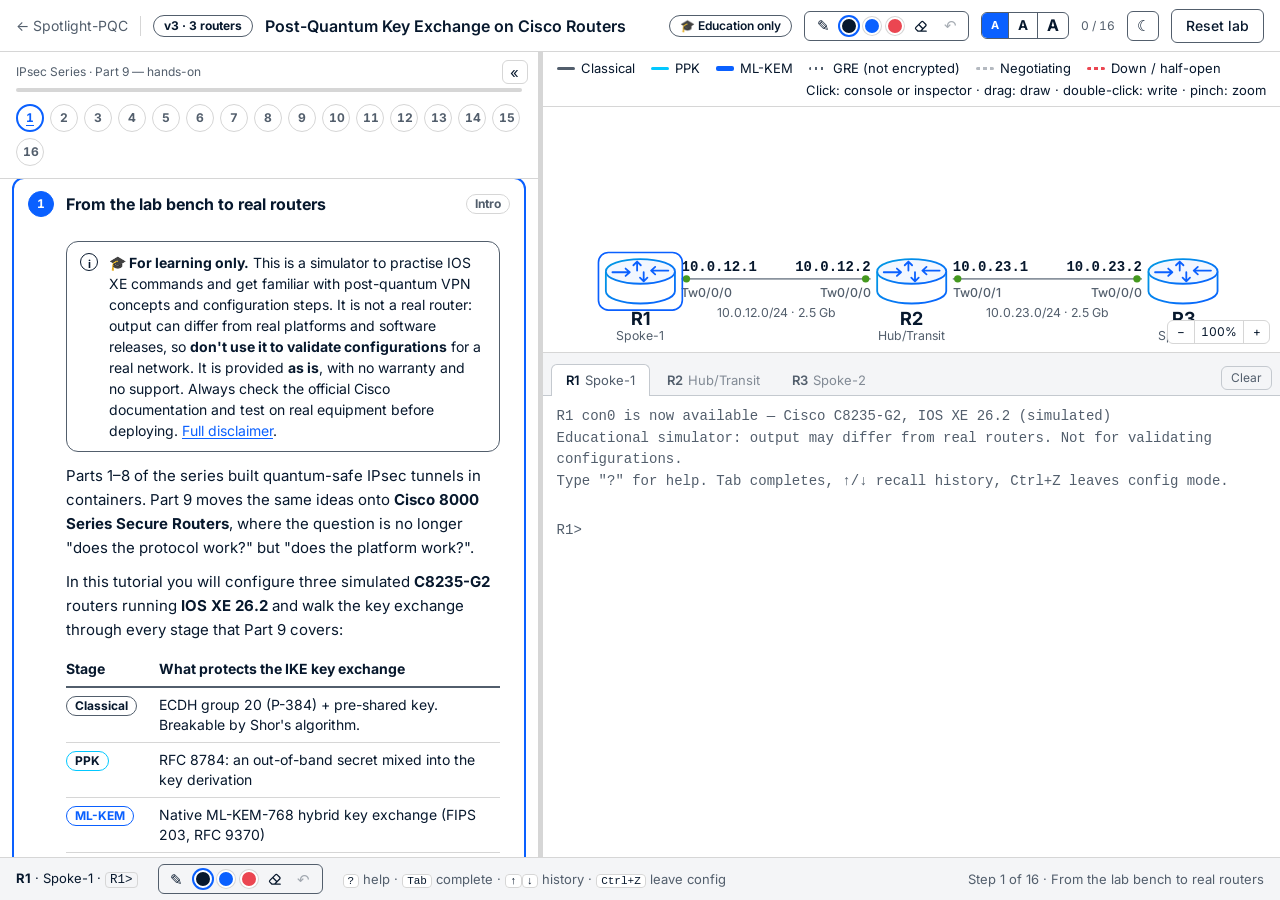
==== commit 1a601231: "Drawing tools also in the bottom bar A second set of the drawing tools (draw everywhere, pens, erase" ====
--- a/tutorials/v3-three-router/index.html
+++ b/tutorials/v3-three-router/index.html
@@ -72,7 +72,7 @@
   <script src="js/ios-pqc-engine.js?v=20261017a"></script>
   <script src="js/lab-topology.js?v=20261006a"></script>
   <script src="js/tutorial-steps.js?v=20261015q"></script>
-  <script src="js/app.js?v=20261020a"></script>
+  <script src="js/app.js?v=20261020c"></script>
   <script>
     (function () {   // light by default; dark only when chosen
       const b = document.getElementById('theme-btn'), r = document.documentElement;
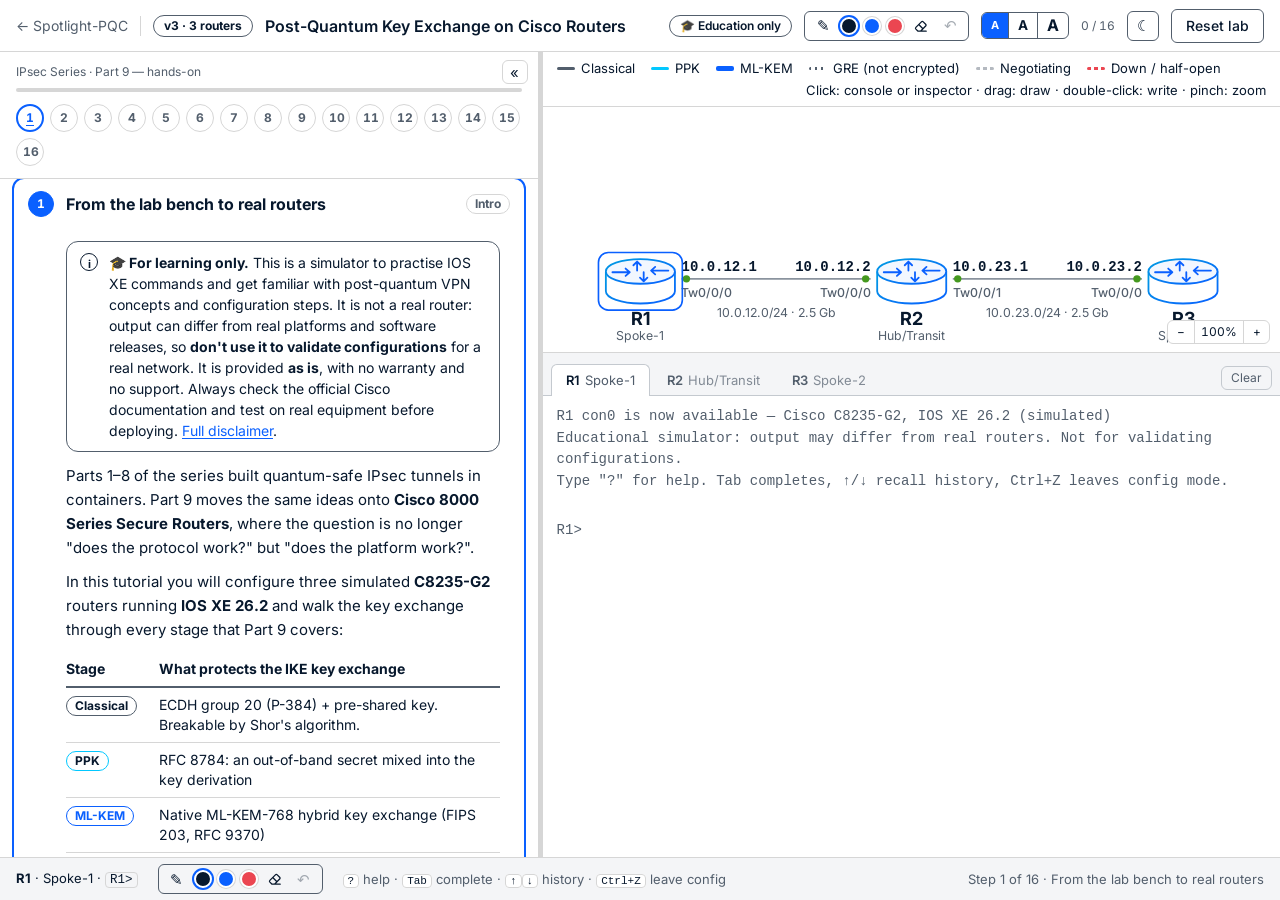
==== commit d054ff9b: "Quick labs (Classic, PQC, Classic -> PQC, Negotiation): GRE-lab topology and addressing New quick-to" ====
--- a/tutorials/v3-three-router/index.html
+++ b/tutorials/v3-three-router/index.html
@@ -69,7 +69,7 @@
     </div>
   </div>
 
-  <script src="js/ios-pqc-engine.js?v=20261017a"></script>
+  <script src="js/ios-pqc-engine.js?v=20261020a"></script>
   <script src="js/lab-topology.js?v=20261006a"></script>
   <script src="js/tutorial-steps.js?v=20261015q"></script>
   <script src="js/app.js?v=20261020c"></script>
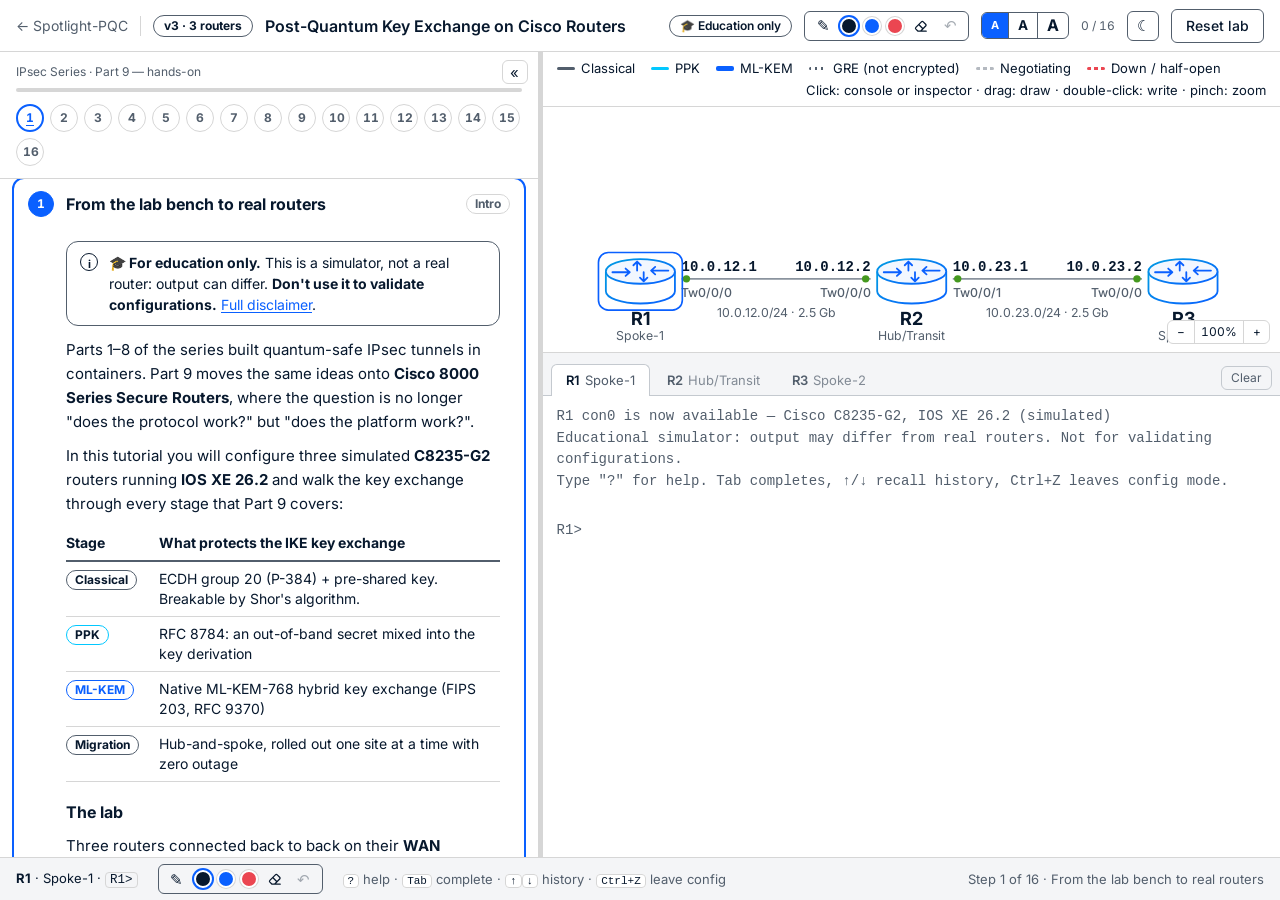
==== commit ea293635: "Shorter education notice; trim the GRE lab's address note and tunnel source line The step notice in " ====
--- a/tutorials/v3-three-router/index.html
+++ b/tutorials/v3-three-router/index.html
@@ -71,8 +71,8 @@
 
   <script src="js/ios-pqc-engine.js?v=20261020a"></script>
   <script src="js/lab-topology.js?v=20261006a"></script>
-  <script src="js/tutorial-steps.js?v=20261015q"></script>
-  <script src="js/app.js?v=20261020c"></script>
+  <script src="js/tutorial-steps.js?v=20261020a"></script>
+  <script src="js/app.js?v=20261020d"></script>
   <script>
     (function () {   // light by default; dark only when chosen
       const b = document.getElementById('theme-btn'), r = document.documentElement;
